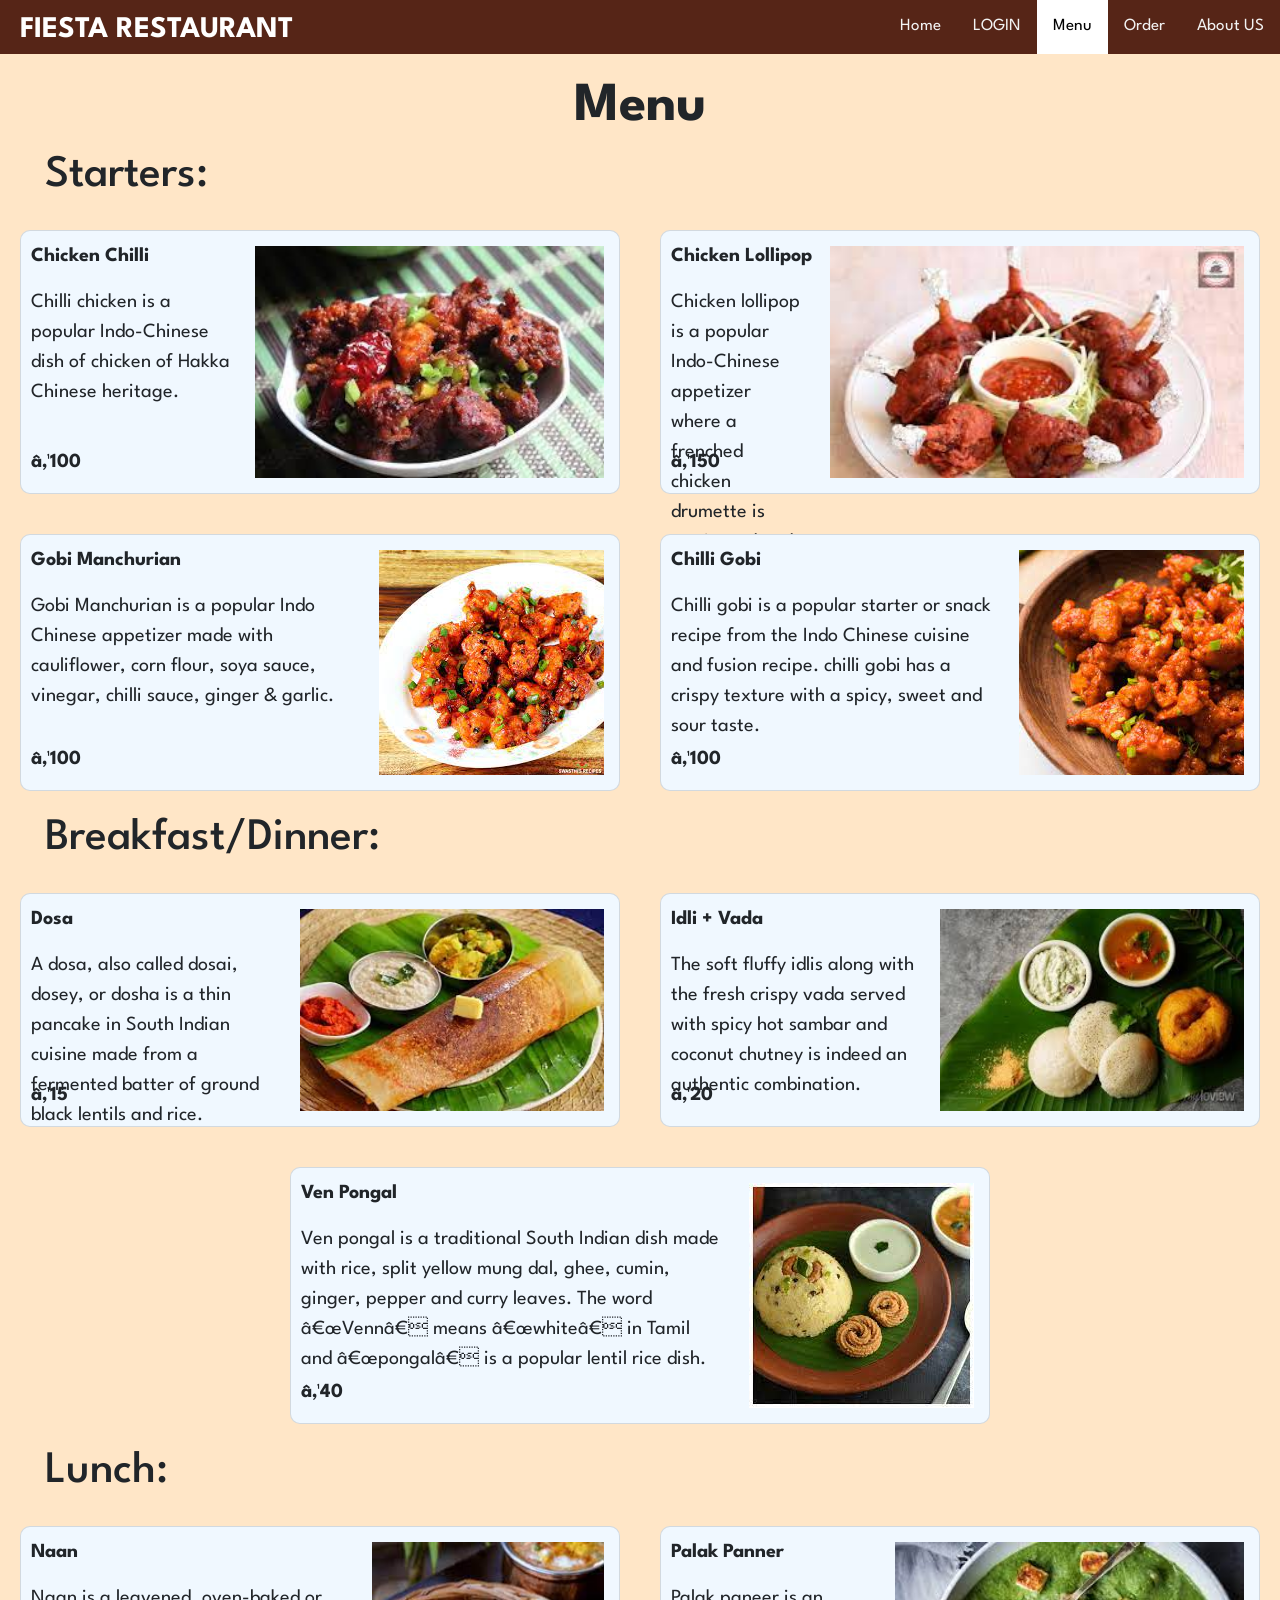
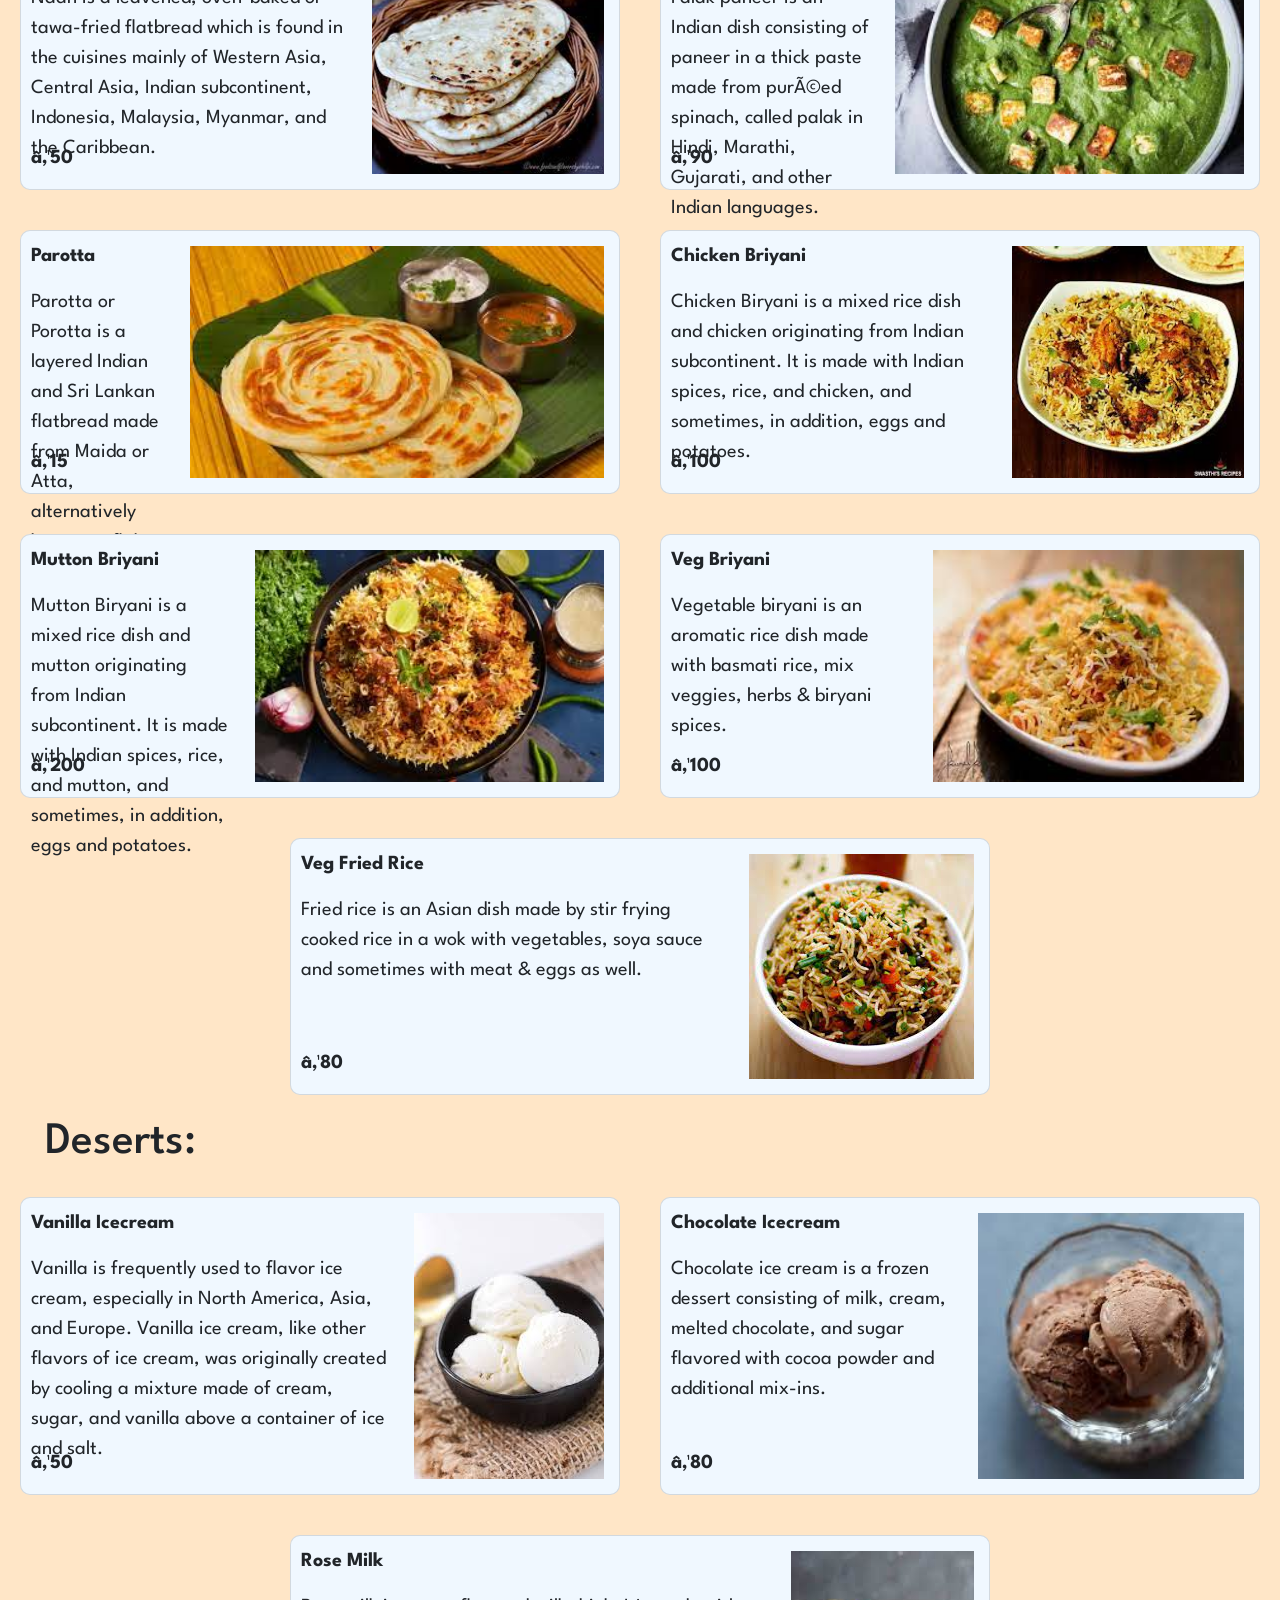
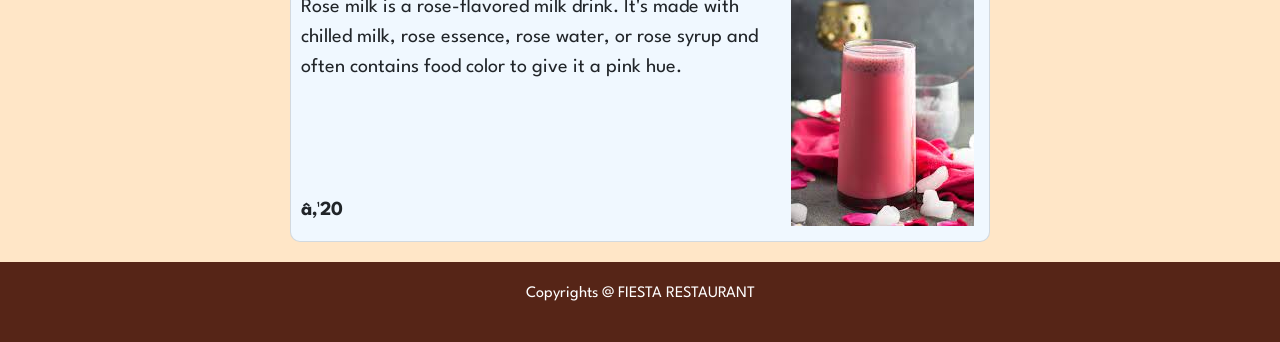
==== menu.html @ d9ea3ffc "Initial commit" ====
<!DOCTYPE html>
<html lang="en">

<head>
    <title>Menu</title>
    <link rel="stylesheet" href="https://stackpath.bootstrapcdn.com/bootstrap/4.5.2/css/bootstrap.min.css"
        integrity="sha384-JcKb8q3iqJ61gNV9KGb8thSsNjpSL0n8PARn9HuZOnIxN0hoP+VmmDGMN5t9UJ0Z" crossorigin="anonymous">
    <script src="https://code.jquery.com/jquery-3.5.1.slim.min.js"
        integrity="sha384-DfXdz2htPH0lsSSs5nCTpuj/zy4C+OGpamoFVy38MVBnE+IbbVYUew+OrCXaRkfj"
        crossorigin="anonymous"></script>
    <script src="https://cdn.jsdelivr.net/npm/popper.js@1.16.1/dist/umd/popper.min.js"
        integrity="sha384-9/reFTGAW83EW2RDu2S0VKaIzap3H66lZH81PoYlFhbGU+6BZp6G7niu735Sk7lN"
        crossorigin="anonymous"></script>
    <script src="https://stackpath.bootstrapcdn.com/bootstrap/4.5.2/js/bootstrap.min.js"
        integrity="sha384-B4gt1jrGC7Jh4AgTPSdUtOBvfO8shuf57BaghqFfPlYxofvL8/KUEfYiJOMMV+rV"
        crossorigin="anonymous"></script>
    <style>
        @import url('https://fonts.googleapis.com/css2?family=League+Spartan&display=swap');

        .topnav {
            overflow: hidden;
            background-color: #562517;
            margin: 0px 0px 0px 0px;
        }

        .topnav a {
            float: right;
            color: #f2f2f2;
            text-align: center;
            padding: 14px 16px;
            text-decoration: none;
            font-size: 17px;
        }

        .topnav a:hover {
            background-color: #ddd;
            color: black;
        }

        .topnav a.active {
            background-color: #ffffff;
            color: rgb(0, 0, 0);
        }

        ::-webkit-scrollbar {
  width: 10px;
}
::-webkit-scrollbar-track {
  background: #fff; 
  
}
::-webkit-scrollbar-thumb {
  background: #562517; 
    
}
    </style>
</head>

<body style="font-family: 'League Spartan', sans-serif;background-color: #FFE6C7; ">
    <link rel="stylesheet" href="./menu.css" type="text/css">
    <div class="topnav">
        <a href="./about.html">About US</a>
        <a href="./order.html">Order</a>
        <a class="active" href="./menu.html">Menu</a>
        <a href="./signup.html">LOGIN</a>
        <a href="./Home.html">Home</a>
        <b>
            <p style="float: left;color: #ffffff; ; font-size: 30px; margin: 7.5px 20px 0px;">FIESTA RESTAURANT</p>
        </b>
    </div>

    <!--<img src="./Red and Blue Illustrated Street Food Logo.png" style="width: 350px;" alt="">-->
    
    <b><h1 style="text-align: center; font-size: 55px; margin-top: 20px; font-weight: 700; ">Menu</h1></b>

    
    <h1 class="cate" style="margin-left: 20px;">Starters:</h1>
    

    <div class="group d-flex flex-row">
        <div class="card  d-flex flex-row">
            <div>
                <p class="title">Chicken Chilli</p>
                <p class="description">Chilli chicken is a popular Indo-Chinese dish of chicken of Hakka Chinese heritage.</p>
                <p class="price">₹100</p>
            </div>
            <img class="image" src="./images/Chilli Chicken.jpg" alt="">
        </div>
        <div class="card  d-flex flex-row">
            <div>
                <p class="title">Chicken Lollipop</p>
                <p class="description">Chicken lollipop is a popular Indo-Chinese appetizer where a frenched chicken drumette is marinated and then batter fried or baked until crisp.</p>
                <p class="price">₹150</p>
            </div>
            <img class="image" src="./images/Chicken Lollipop.jpg" alt="">
        </div>
    </div>
    <div class="group d-flex flex-row">
        <div class="card  d-flex flex-row">
            <div>
                <p class="title">Gobi Manchurian</p>
                <p class="description">Gobi Manchurian is a popular Indo Chinese appetizer made with cauliflower, corn flour, soya sauce, vinegar, chilli sauce, ginger & garlic. </p>
                <p class="price">₹100</p>
            </div>
            <img class="image" src="./images/gobi manchurian.jpg" alt="">
        </div>
        <div class="card  d-flex flex-row">
            <div>
                <p class="title">Chilli Gobi</p>
                <p class="description">Chilli gobi is a popular starter or snack recipe from the Indo Chinese cuisine and fusion recipe. chilli gobi has a crispy texture with a spicy, sweet and sour taste.</p>
                <p class="price">₹100</p>
            </div>
            <img class="image" src="./images/Chilli Gobi.jpg" alt="">
        </div>
    </div>


    <h1 class="cate" style="margin-left: 20px;">Breakfast/Dinner:</h1>


    <div class="group d-flex flex-row">
        <div class="card  d-flex flex-row">
            <div>
                <p class="title">Dosa</p>
                <p class="description">A dosa, also called dosai, dosey, or dosha is a thin pancake in South Indian cuisine made from a fermented batter of ground black lentils and rice.</p>
                <p class="price">₹15</p>
            </div>
            <img class="image" src="./images/Dosa.jpg" alt="">
        </div>
        <div class="card  d-flex flex-row">
            <div>
                <p class="title">Idli + Vada</p>
                <p class="description">The soft fluffy idlis along with the fresh crispy vada served with spicy hot sambar and coconut chutney is indeed an authentic combination. </p>
                <p class="price">₹20</p>
            </div>
            <img class="image" src="./images/Idli vada.jpg" alt="">
        </div>
    </div>
    <div class="group d-flex flex-row">
        <div class="card  d-flex flex-row">
            <div>
                <p class="title">Ven Pongal</p>
                <p class="description">Ven pongal is a traditional South Indian dish made with rice, split yellow mung dal, ghee, cumin, ginger, pepper and curry leaves. The word “Venn” means “white” in Tamil and “pongal” is a popular lentil rice dish.</p>
                <p class="price">₹40</p>
            </div>
            <img class="image" src="./images/Pongal.jpg" alt="">
        </div>
    </div>


    <h1 class="cate" style="margin-left: 20px;">Lunch:</h1>


    <div class="group d-flex flex-row">
        <div class="card  d-flex flex-row">
            <div>
                <p class="title">Naan</p>
                <p class="description">Naan is a leavened, oven-baked or tawa-fried flatbread which is found in the cuisines mainly of Western Asia, Central Asia, Indian subcontinent, Indonesia, Malaysia, Myanmar, and the Caribbean.</p>
                <p class="price">₹50</p>
            </div>
            <img class="image" src="./images/Naan.jpg" alt="">
        </div>
        <div class="card  d-flex flex-row">
            <div>
                <p class="title">Palak Panner</p>
                <p class="description">Palak paneer is an Indian dish consisting of paneer in a thick paste made from puréed spinach, called palak in Hindi, Marathi, Gujarati, and other Indian languages. </p>
                <p class="price">₹90</p>
            </div>
            <img class="image" src="./images/Palak Panner.jpg" alt="">
        </div>
    </div>
    <div class="group d-flex flex-row">
        <div class="card  d-flex flex-row">
            <div>
                <p class="title">Parotta</p>
                <p class="description">Parotta or Porotta is a layered Indian and Sri Lankan flatbread made from Maida or Atta, alternatively known as flaky ribbon pancake.</p>
                <p class="price">₹15</p>
            </div>
            <img class="image" src="./images/Parrota.jpg" alt="">
        </div>
        <div class="card  d-flex flex-row">
            <div>
                <p class="title">Chicken Briyani                </p>
                <p class="description">Chicken Biryani is a mixed rice dish and chicken originating from Indian subcontinent. It is made with Indian spices, rice, and chicken, and sometimes, in addition, eggs and potatoes.</p>
                <p class="price">₹100</p>
            </div>
            <img class="image" src="./images/Chicken Biryani.jpg" alt="">
        </div>
    </div>
    <div class="group d-flex flex-row">
        <div class="card  d-flex flex-row">
            <div>
                <p class="title">Mutton Briyani</p>
                <p class="description">Mutton Biryani is a mixed rice dish and mutton originating from Indian subcontinent. It is made with Indian spices, rice, and mutton, and sometimes, in addition, eggs and potatoes.</p>
                <p class="price">₹200</p>
            </div>
            <img class="image" src="./images/Mutton Biryani.jpg" alt="">
        </div>
        <div class="card  d-flex flex-row">
            <div>
                <p class="title">Veg Briyani</p>
                <p class="description">Vegetable biryani is an aromatic rice dish made with basmati rice, mix veggies, herbs & biryani spices.</p>
                <p class="price">₹100</p>
            </div>
            <img class="image" src="./images/Veg Biryani.jpg" alt="">
        </div>
    </div>
    <div class="group d-flex flex-row">
        <div class="card  d-flex flex-row">
            <div>
                <p class="title">Veg Fried Rice</p>
                <p class="description">Fried rice is an Asian dish made by stir frying cooked rice in a wok with vegetables, soya sauce and sometimes with meat & eggs as well.</p>
                <p class="price">₹80</p>
            </div>
            <img class="image" src="./images/Veg Fried Rice.jpg" alt="">
        </div>
    </div>


    <h1 class="cate" style="margin-left: 20px;">Deserts:</h1>


    <div class="group d-flex flex-row">
        <div class="card  d-flex flex-row">
            <div>
                <p class="title">Vanilla Icecream</p>
                <p class="description">Vanilla is frequently used to flavor ice cream, especially in North America, Asia, and Europe. Vanilla ice cream, like other flavors of ice cream, was originally created by cooling a mixture made of cream, sugar, and vanilla above a container of ice and salt.</p>
                <p class="price">₹50</p>
            </div>
            <img class="image" src="./images/Vanilla Icecream.jpg" alt="">
        </div>
        <div class="card  d-flex flex-row">
            <div>
                <p class="title">Chocolate Icecream</p>
                <p class="description">Chocolate ice cream is a frozen dessert consisting of milk, cream, melted chocolate, and sugar flavored with cocoa powder and additional mix-ins.</p>
                <p class="price">₹80</p>
            </div>
            <img class="image" src="./images/Chocolate Icecream.jpg" alt="">
        </div>
    </div>
    <div class="group d-flex flex-row">
        <div class="card  d-flex flex-row">
            <div>
                <p class="title">Rose Milk</p>
                <p class="description">Rose milk is a rose-flavored milk drink. It's made with chilled milk, rose essence, rose water, or rose syrup and often contains food color to give it a pink hue.</p>
                <p class="price">₹20</p>
            </div>
            <img class="image" src="./images/rose milk.jpg" alt="">
        </div>
    </div>
    <footer style="display:flex; justify-content: center; padding: 20px 20px; background-color: #562517; color: white;">
        <p>Copyrights @ FIESTA RESTAURANT</p>
      </footer>
</body>

</html>
---- menu.css ----
.card{
    background-color: aliceblue;  
    padding: 10px; 
    border-radius: 10px;
    font-size: 20px; 
    margin: 20px;
    display: flex;
    width: 700px;
    font-weight: 700;

    
};

.title{
    font-weight: 700;
}

.image{
    margin: 5px;
    float: right;

}

.description{
    padding-right: 20px;
    font-weight: 400;
}

.group{
    display : flex;
    justify-content: center;
}

.cate{
    padding-left: 25px;
    font-size: 45px;
}

.price{
    position: absolute;
    bottom: 0;
}
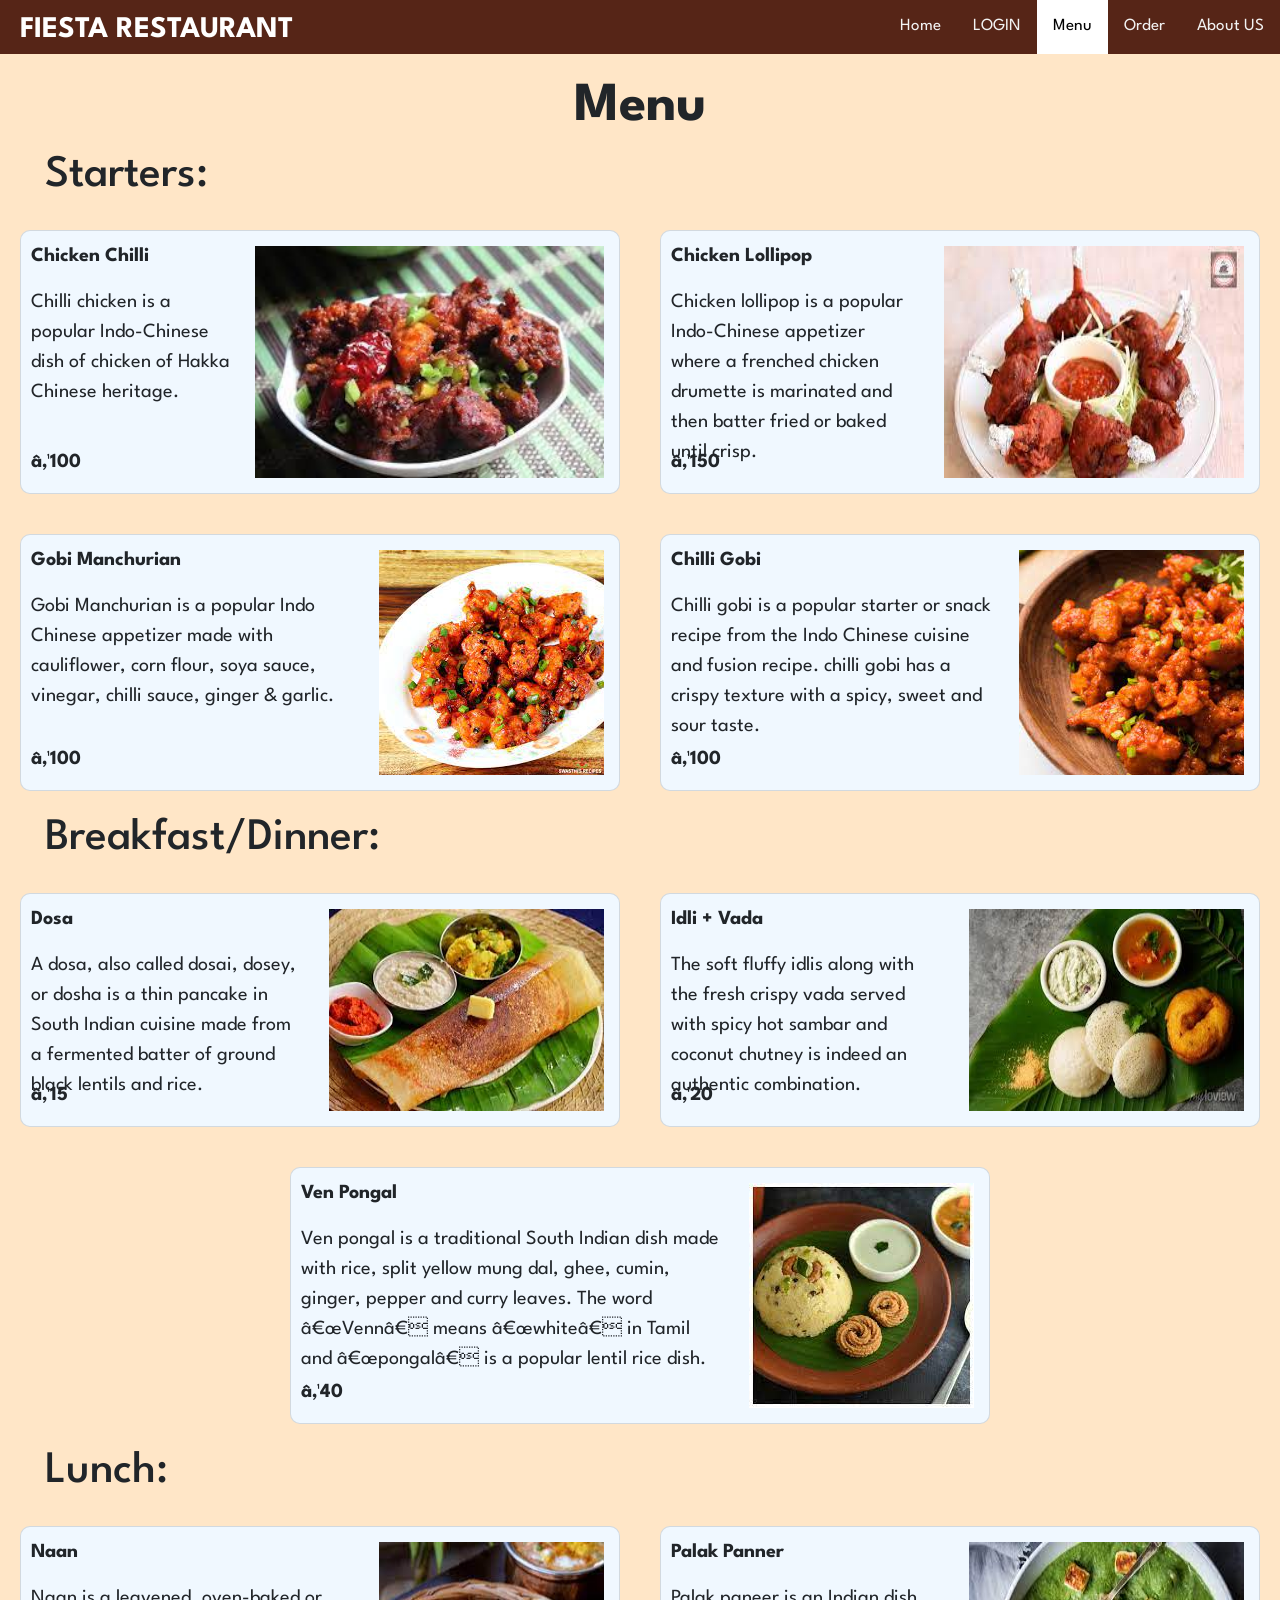
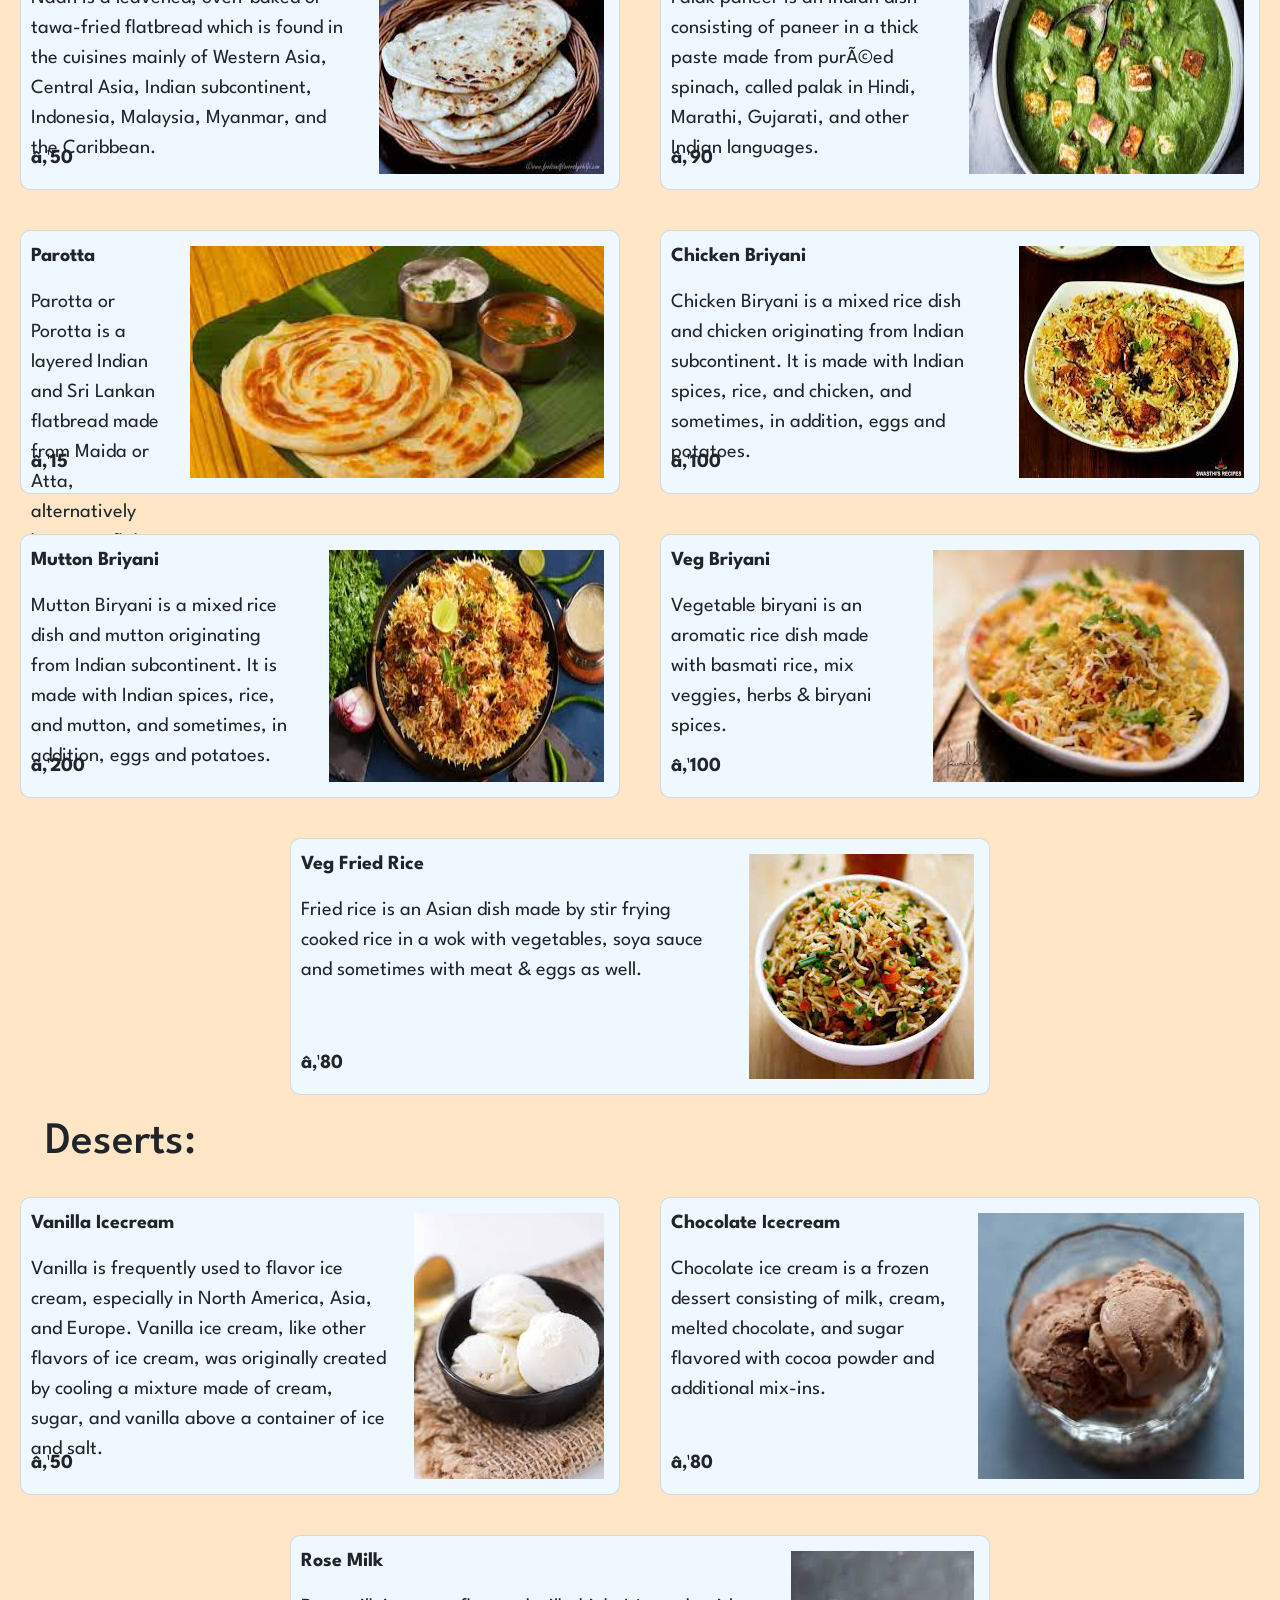
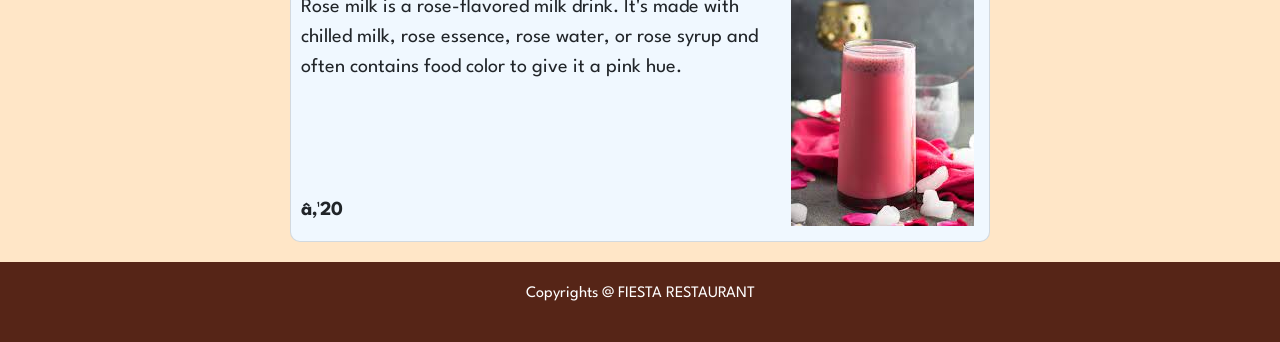
==== commit 1afc5cb4: "Update menu.html" ====
--- a/menu.html
+++ b/menu.html
@@ -63,7 +63,7 @@
         <a href="./order.html">Order</a>
         <a class="active" href="./menu.html">Menu</a>
         <a href="./signup.html">LOGIN</a>
-        <a href="./Home.html">Home</a>
+        <a href="./index.html">Home</a>
         <b>
             <p style="float: left;color: #ffffff; ; font-size: 30px; margin: 7.5px 20px 0px;">FIESTA RESTAURANT</p>
         </b>
@@ -253,4 +253,4 @@
       </footer>
 </body>
 
-</html>+</html>
